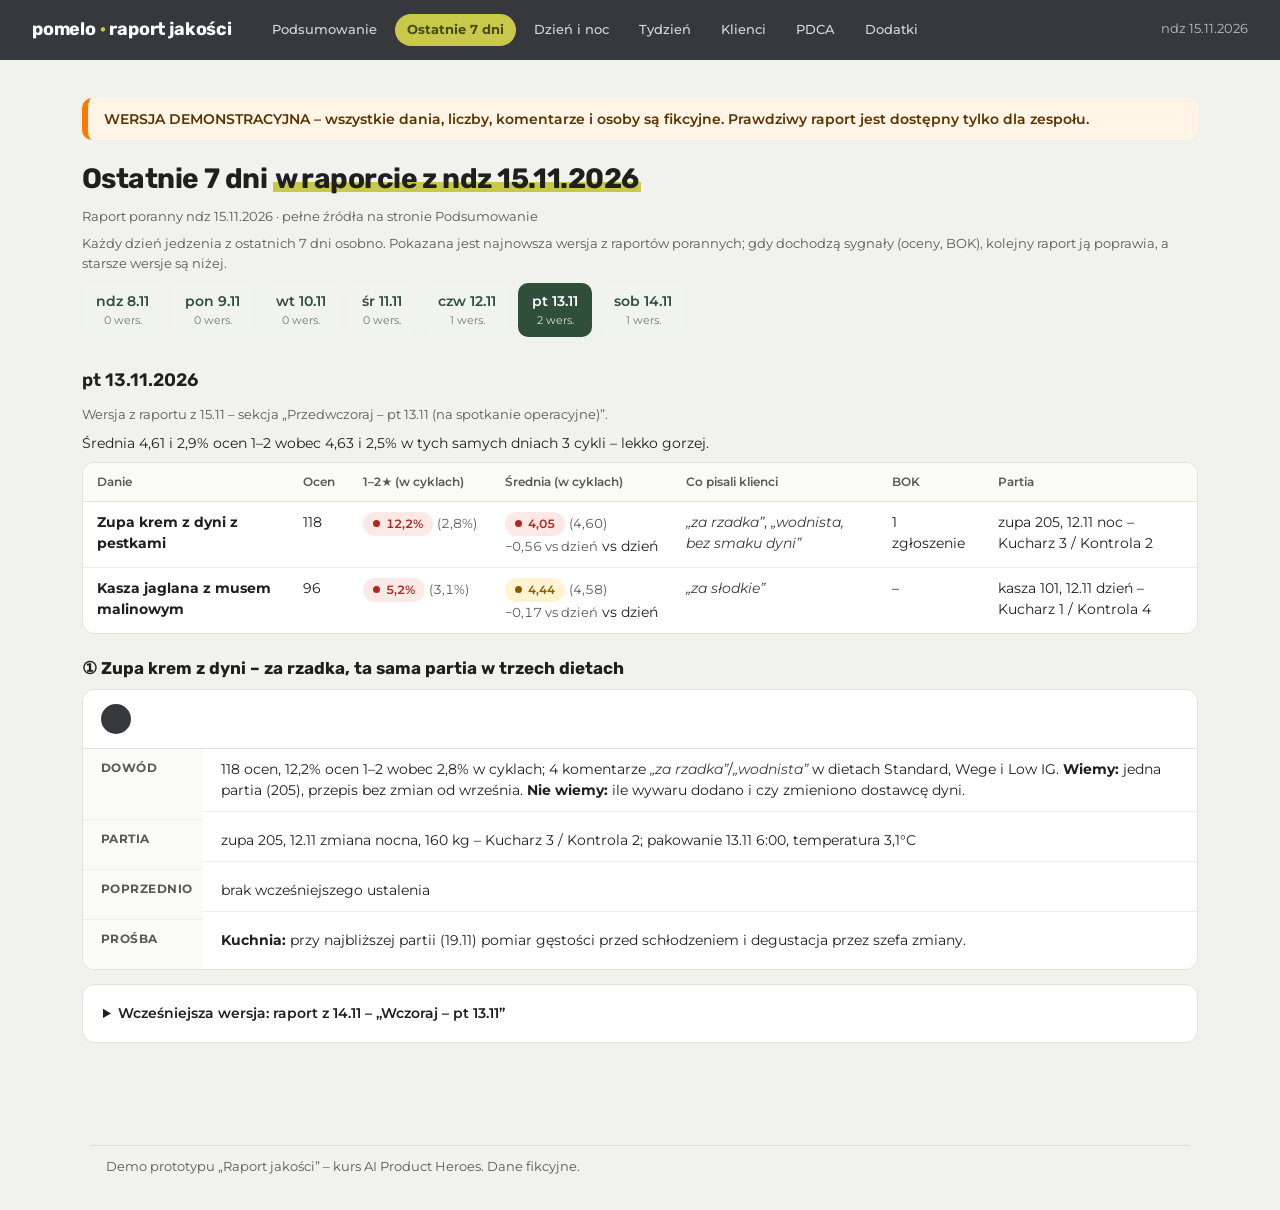
==== site/dni.html @ 237c8ed2 "Demo raportu jakości z fikcyjnymi danymi (Netlify) Co-Authored-By: Claude Opus 5.5 <noreply@anthropi" ====
<!doctype html>
<html lang="pl"><head><meta name="robots" content="noindex"><meta charset="utf-8"><meta name="viewport" content="width=device-width,initial-scale=1">
<title>Ostatnie 7 dni – raport 15.11</title>
<link href="https://fonts.googleapis.com/css2?family=Montserrat:wght@400;500;600;700&family=Rubik:wght@500;600;700&display=swap" rel="stylesheet">
<link rel="stylesheet" href="pomelo-raport.css"><script src="pomelo-raport.js" defer></script>
<style>.strona p{margin:8px 0} .pod-h{font-family:Rubik;font-size:17px;margin:22px 0 8px} .tab td{vertical-align:top} .problem dd{margin-bottom:8px}</style>
</head><body>
<div class="pasek"><div class="logo">pomelo <span>·</span> raport jakości</div><nav><a href="index.html">Podsumowanie</a><a class="on" href="dni.html">Ostatnie 7 dni</a><a href="dzien-noc.html">Dzień i noc</a><a href="tydzien.html">Tydzień</a><a href="klienci.html">Klienci</a><a href="pdca.html">PDCA</a><a href="dodatki.html">Dodatki</a></nav><div class="data">ndz 15.11.2026</div></div>
<main class="strona"><div role="note" style="margin:12px 0 18px;padding:12px 16px;border-radius:10px;background:#FFF4E5;border-left:6px solid #FF7800;font:600 14px Montserrat,sans-serif;color:#5A3200">WERSJA DEMONSTRACYJNA – wszystkie dania, liczby, komentarze i osoby są fikcyjne. Prawdziwy raport jest dostępny tylko dla zespołu.</div>
<h1>Ostatnie 7 dni <span class="podkr">w raporcie z ndz 15.11.2026</span></h1>
<p class="zrodla">Raport poranny ndz 15.11.2026 · pełne źródła na stronie Podsumowanie</p>
<style>.dni-nav{display:flex;gap:8px;flex-wrap:wrap;margin:10px 0 18px}.dzien-tab{display:flex;flex-direction:column;align-items:center;padding:8px 14px;border-radius:10px;background:#f1f3ee;color:#2F4F3A;text-decoration:none;font-weight:600}.dzien-tab small{font-weight:400;font-size:11px;color:#777}.dzien-tab.on{background:#2F4F3A;color:#fff}.dzien-tab.on small{color:#ddd}details.karta{margin:14px 0}details summary{cursor:pointer;font-weight:600}</style><p class="pod">Każdy dzień jedzenia z ostatnich 7 dni osobno. Pokazana jest najnowsza wersja z raportów porannych; gdy dochodzą sygnały (oceny, BOK), kolejny raport ją poprawia, a starsze wersje są niżej.</p><nav class="dni-nav"><a class="dzien-tab" href="dzien-2026-11-08.html">ndz 8.11<small>0 wers.</small></a><a class="dzien-tab" href="dzien-2026-11-09.html">pon 9.11<small>0 wers.</small></a><a class="dzien-tab" href="dzien-2026-11-10.html">wt 10.11<small>0 wers.</small></a><a class="dzien-tab" href="dzien-2026-11-11.html">śr 11.11<small>0 wers.</small></a><a class="dzien-tab" href="dzien-2026-11-12.html">czw 12.11<small>1 wers.</small></a><a class="dzien-tab on" href="dzien-2026-11-13.html">pt 13.11<small>2 wers.</small></a><a class="dzien-tab" href="dzien-2026-11-14.html">sob 14.11<small>1 wers.</small></a></nav><section class="dzien" id="d-2026-11-13" style="display:block"><h2>pt 13.11.2026</h2><p class="zrodla">Wersja z raportu z 15.11 – sekcja „Przedwczoraj – pt 13.11 (na spotkanie operacyjne)”.</p><p>Średnia 4,61 i 2,9% ocen 1–2 wobec 4,63 i 2,5% w tych samych dniach 3 cykli – lekko gorzej.</p>
<table class="tab"><tr><th>Danie</th><th>Ocen</th><th>1–2★ (w cyklach)</th><th>Średnia (w cyklach)</th><th>Co pisali klienci</th><th>BOK</th><th>Partia</th></tr><tr><td><b>Zupa krem z dyni z pestkami</b></td><td>118</td><td class="num"><span class="st zle">12,2%</span> <span class="cel">(2,8%)</span></td><td class="num"><span class="st zle">4,05</span> <span class="cel">(4,60)</span><br><span class="cel">−0,56 vs dzień</span>  vs dzień</td><td><span class="cytat">„za rzadka”</span>, <span class="cytat">„wodnista, bez smaku dyni”</span></td><td>1 zgłoszenie</td><td>zupa 205, 12.11 noc – Kucharz 3 / Kontrola 2</td></tr><tr><td><b>Kasza jaglana z musem malinowym</b></td><td>96</td><td class="num"><span class="st zle">5,2%</span> <span class="cel">(3,1%)</span></td><td class="num"><span class="st uwaga">4,44</span> <span class="cel">(4,58)</span><br><span class="cel">−0,17 vs dzień</span>  vs dzień</td><td><span class="cytat">„za słodkie”</span></td><td>–</td><td>kasza 101, 12.11 dzień – Kucharz 1 / Kontrola 4</td></tr></table>
<h3 class="pod-h">① Zupa krem z dyni – za rzadka, ta sama partia w trzech dietach</h3>
<article class="problem"><header><span class="nr"></span><h3></h3></header><dl><dt>Dowód</dt><dd>118 ocen, 12,2% ocen 1–2 wobec 2,8% w cyklach; 4 komentarze <span class="cytat">„za rzadka”</span>/<span class="cytat">„wodnista”</span> w dietach Standard, Wege i Low IG. <b>Wiemy:</b> jedna partia (205), przepis bez zmian od września. <b>Nie wiemy:</b> ile wywaru dodano i czy zmieniono dostawcę dyni.</dd><dt>Partia</dt><dd>zupa 205, 12.11 zmiana nocna, 160 kg – Kucharz 3 / Kontrola 2; pakowanie 13.11 6:00, temperatura 3,1°C</dd><dt>Poprzednio</dt><dd>brak wcześniejszego ustalenia</dd><dt>Prośba</dt><dd><b>Kuchnia:</b> przy najbliższej partii (19.11) pomiar gęstości przed schłodzeniem i degustacja przez szefa zmiany.</dd></dl></article><details class="karta"><summary>Wcześniejsza wersja: raport z 14.11 – „Wczoraj – pt 13.11”</summary><table class="tab"><tr><th>Danie</th><th>Ocen</th><th>1–2★ (w cyklach)</th><th>Średnia (w cyklach)</th><th>Co pisali klienci</th><th>BOK</th><th>Partia</th></tr><tr><td><b>Zupa krem z dyni z pestkami</b></td><td>41</td><td class="num"><span class="st zle">12,2%</span> <span class="cel">(2,8%)</span></td><td class="num"><span class="st zle">4,05</span> <span class="cel">(4,60)</span><br><span class="cel">−0,56 vs dzień</span>  vs dzień</td><td><span class="cytat">„za rzadka”</span>, <span class="cytat">„wodnista”</span></td><td>1 zgłoszenie</td><td>zupa 205, 11.11 – Kucharz 3 / Kontrola 2</td></tr></table></details></section>
</main><footer style="max-width:1100px;margin:32px auto 24px;padding:12px 16px;border-top:1px solid #ddd;font:13px Montserrat,sans-serif;color:#595959">Demo prototypu „Raport jakości” – kurs AI Product Heroes. Dane fikcyjne.</footer></body></html>
---- site/pomelo-raport.css ----
/* Pomelo – raport poranny (dashboard). Zasady: skill 7-Skills/pomelo-raport-ui/SKILL.md */
:root{
  --tlo:#F1F1ED;          /* ciepłe złamane białe – tło strony (pomelo.com.pl) */
  --karta:#FFFFFF;
  --tekst:#1F1F1F; --tekst-2:#595959; --linia:#E2E2DA;
  --grafit:#37383C;       /* nagłówek strony, ciemne elementy */
  --akcent:#C8C84A;       /* limonkowo-oliwkowy akcent Pomelo – podkreślenia, aktywne zakładki, NIE status */
  --akcent-ciemny:#4A4A17;/* tekst/obwódka na akcencie, fokus */
  --akcent-jasny:#F3F3D6;
  /* statusy – zawsze kolor + słowo */
  --zle:#B3261E;  --zle-tlo:#FBE9E7;
  --uwaga:#8A5A00; --uwaga-tlo:#FFF3D1;
  --dobrze:#2E6B34; --dobrze-tlo:#E5F2E3;
  --szary:#6E6E68; --szary-tlo:#ECECE6;
  --r:12px; --r-maly:999px;
  --font-tekst:'Montserrat',system-ui,sans-serif; --font-naglowek:'Rubik','Montserrat',system-ui,sans-serif;
}
*{box-sizing:border-box}
body{margin:0;background:var(--tlo);color:var(--tekst);font-family:var(--font-tekst);font-size:14px;line-height:1.5}
a{color:var(--akcent-ciemny)}
:focus-visible{outline:3px solid var(--akcent-ciemny);outline-offset:2px}

/* pasek górny */
.pasek{background:var(--grafit);color:#fff;padding:14px 32px;display:flex;align-items:center;gap:28px}
.pasek .logo{font-family:var(--font-naglowek);font-weight:700;font-size:18px;letter-spacing:-.01em}
.pasek .logo span{color:var(--akcent)}
.pasek nav{display:flex;gap:6px;flex-wrap:wrap}
.pasek nav a{color:#D8D8D2;text-decoration:none;font-size:13px;font-weight:500;padding:6px 12px;border-radius:var(--r-maly)}
.pasek nav a.on{background:var(--akcent);color:var(--akcent-ciemny);font-weight:700}
.pasek .data{margin-left:auto;font-size:12.5px;color:#BDBDB6}

.strona{max-width:1180px;margin:0 auto;padding:26px 32px 56px}
h1{font-family:var(--font-naglowek);font-weight:700;font-size:28px;letter-spacing:-.02em;margin:0 0 4px}
h1 .podkr{background:linear-gradient(transparent 62%,var(--akcent) 62%,var(--akcent) 90%,transparent 90%);padding:0 2px}
.zrodla{color:var(--tekst-2);font-size:12.5px;margin:0 0 22px}
h2{font-family:var(--font-naglowek);font-weight:600;font-size:18px;margin:30px 0 12px;display:flex;align-items:center;gap:10px}
h2 .nr{display:inline-grid;place-items:center;width:26px;height:26px;border-radius:8px;background:var(--akcent);color:var(--akcent-ciemny);font-size:13px;font-weight:700}
h2 small{font-family:var(--font-tekst);font-weight:500;font-size:12.5px;color:var(--tekst-2)}

/* karta i kafelki */
.karta{background:var(--karta);border:1px solid var(--linia);border-radius:var(--r);padding:18px 20px}
.kafelki{display:grid;grid-template-columns:repeat(3,1fr);gap:14px}
.kafel{background:var(--karta);border:1px solid var(--linia);border-radius:var(--r);padding:16px 18px;border-top:4px solid var(--szary)}
.kafel.zle{border-top-color:var(--zle)} .kafel.dobrze{border-top-color:var(--dobrze)} .kafel.uwaga{border-top-color:#C99A2E}
.kafel .co{font-size:12px;color:var(--tekst-2);font-weight:600;text-transform:uppercase;letter-spacing:.04em}
.kafel .liczba{font-family:var(--font-naglowek);font-size:34px;font-weight:600;letter-spacing:-.02em;margin:6px 0 2px}
.kafel .por{font-size:12.5px;color:var(--tekst-2);margin-bottom:10px}

/* znaczek statusu: kolor + słowo/kropka */
.st{display:inline-flex;align-items:center;gap:6px;font-size:12px;font-weight:600;padding:3px 10px;border-radius:var(--r-maly);white-space:nowrap}
.st::before{content:"";width:7px;height:7px;border-radius:50%;background:currentColor}
.st.zle{background:var(--zle-tlo);color:var(--zle)} .st.uwaga{background:var(--uwaga-tlo);color:var(--uwaga)}
.st.dobrze{background:var(--dobrze-tlo);color:var(--dobrze)} .st.szary{background:var(--szary-tlo);color:var(--szary)}
.st.bez::before{display:none}

/* podsumowanie */
.podsum{display:grid;gap:10px}
.podsum p{margin:0} .podsum b{font-weight:700}
.alarm{background:var(--zle-tlo);border:1px solid #F2C4BF;border-left:5px solid var(--zle);border-radius:var(--r);padding:12px 16px}
.alarm .tag{font-size:11.5px;font-weight:700;color:var(--zle);text-transform:uppercase;letter-spacing:.06em}

/* tabele */
table.tab{width:100%;border-collapse:separate;border-spacing:0;background:var(--karta);border:1px solid var(--linia);border-radius:var(--r);overflow:hidden}
.tab th{text-align:left;font-size:12px;font-weight:600;color:var(--tekst-2);padding:10px 14px;border-bottom:1px solid var(--linia);background:#FAFAF7}
.tab td{padding:10px 14px;border-bottom:1px solid #EFEFE9;vertical-align:top}
.tab tr:last-child td{border-bottom:0}
.tab td.num{font-variant-numeric:tabular-nums;white-space:nowrap}
.tab .cel{color:var(--tekst-2);font-size:12.5px;white-space:nowrap}
.pod{font-size:13px;color:var(--tekst-2);margin:10px 2px 0}

/* karta problemu */
.problem{background:var(--karta);border:1px solid var(--linia);border-radius:var(--r);overflow:hidden;margin-bottom:14px}
.problem header{display:flex;align-items:center;gap:12px;padding:14px 18px;border-bottom:1px solid var(--linia)}
.problem header .nr{font-family:var(--font-naglowek);font-weight:700;font-size:15px;width:30px;height:30px;border-radius:50%;display:grid;place-items:center;background:var(--grafit);color:#fff}
.problem header h3{margin:0;font-family:var(--font-naglowek);font-size:16px;font-weight:600}
.problem header .st{margin-left:auto}
.problem dl{display:grid;grid-template-columns:120px 1fr;margin:0}
.problem dt{padding:10px 18px;font-size:12px;font-weight:700;color:var(--tekst-2);text-transform:uppercase;letter-spacing:.04em;border-bottom:1px solid #EFEFE9;background:#FAFAF7}
.problem dd{margin:0;padding:10px 18px;border-bottom:1px solid #EFEFE9}
.problem dd:last-of-type,.problem dt:last-of-type{border-bottom:0}
.wiemy{display:grid;grid-template-columns:1fr 1fr;gap:10px;margin-top:8px}
.wiemy div{border-radius:8px;padding:8px 12px;font-size:13px}
.wiemy .tak{background:var(--dobrze-tlo)} .wiemy .nie{background:var(--uwaga-tlo)}
.wiemy b{display:block;font-size:11.5px;text-transform:uppercase;letter-spacing:.05em;margin-bottom:2px}
.cytat{font-style:italic;color:#3d3d3a}
.osoba{font-weight:600;background:var(--akcent-jasny);padding:1px 6px;border-radius:5px;white-space:nowrap}

@media (max-width:820px){
  .pasek{flex-wrap:wrap;padding:12px 16px;gap:10px} .pasek .data{margin-left:0}
  .strona{padding:18px 16px 40px} .kafelki{grid-template-columns:1fr}
  .problem dl{grid-template-columns:1fr} .wiemy{grid-template-columns:1fr}
  table.tab{display:block;overflow-x:auto}
}

/* ---------- efekty (wersja 2) – subtelne, max ~0,8 s, wyłączone przy prefers-reduced-motion ---------- */
.fx .wejdz{opacity:0;transform:translateY(10px);transition:opacity .5s ease,transform .5s ease}
.fx .wejdz.widac{opacity:1;transform:none}
h1 .podkr{background:none;background-image:linear-gradient(transparent 62%,var(--akcent) 62%,var(--akcent) 90%,transparent 90%);background-repeat:no-repeat;background-size:100% 100%;transition:background-size .8s cubic-bezier(.2,.7,.2,1) .3s}
.fx body:not(.gotowe) h1 .podkr{background-size:0% 100%}
.alarm .tag::before{content:"";display:inline-block;width:8px;height:8px;border-radius:50%;background:var(--zle);margin-right:8px;vertical-align:1px;animation:puls 1.8s ease-out infinite}
@keyframes puls{0%{box-shadow:0 0 0 0 rgba(179,38,30,.55)}70%{box-shadow:0 0 0 9px rgba(179,38,30,0)}100%{box-shadow:0 0 0 0 rgba(179,38,30,0)}}
.kafel,.problem{transition:transform .2s ease,box-shadow .2s ease}
.kafel:hover,.problem:hover{transform:translateY(-2px);box-shadow:0 6px 18px rgba(55,56,60,.10)}
.kafel .pasek-celu{height:6px;border-radius:99px;background:var(--szary-tlo);margin:2px 0 12px;position:relative;overflow:hidden}
.kafel .pasek-celu i{position:absolute;inset:0 auto 0 0;width:0;border-radius:99px;background:currentColor;transition:width 1s cubic-bezier(.2,.7,.2,1) .2s}
.kafel .pasek-celu b{position:absolute;top:-3px;bottom:-3px;width:2px;background:var(--grafit)}
.kafel.zle .pasek-celu{color:var(--zle)} .kafel.dobrze .pasek-celu{color:var(--dobrze)} .kafel.uwaga .pasek-celu{color:#C99A2E}
.tab tr{transition:background .15s} .tab tr:hover td{background:#FBFBF4}
.fx .tab .st{opacity:0;transform:scale(.85);transition:opacity .35s ease,transform .35s ease}
.fx .tab.widac .st{opacity:1;transform:none}
@media (prefers-reduced-motion:reduce){
  .fx .wejdz,.fx .tab .st{opacity:1!important;transform:none!important;transition:none!important}
  h1 .podkr{background-size:100% 100%!important;transition:none!important}
  .alarm .tag::before{animation:none} .kafel .pasek-celu i{transition:none}
  .kafel:hover,.problem:hover{transform:none}
}
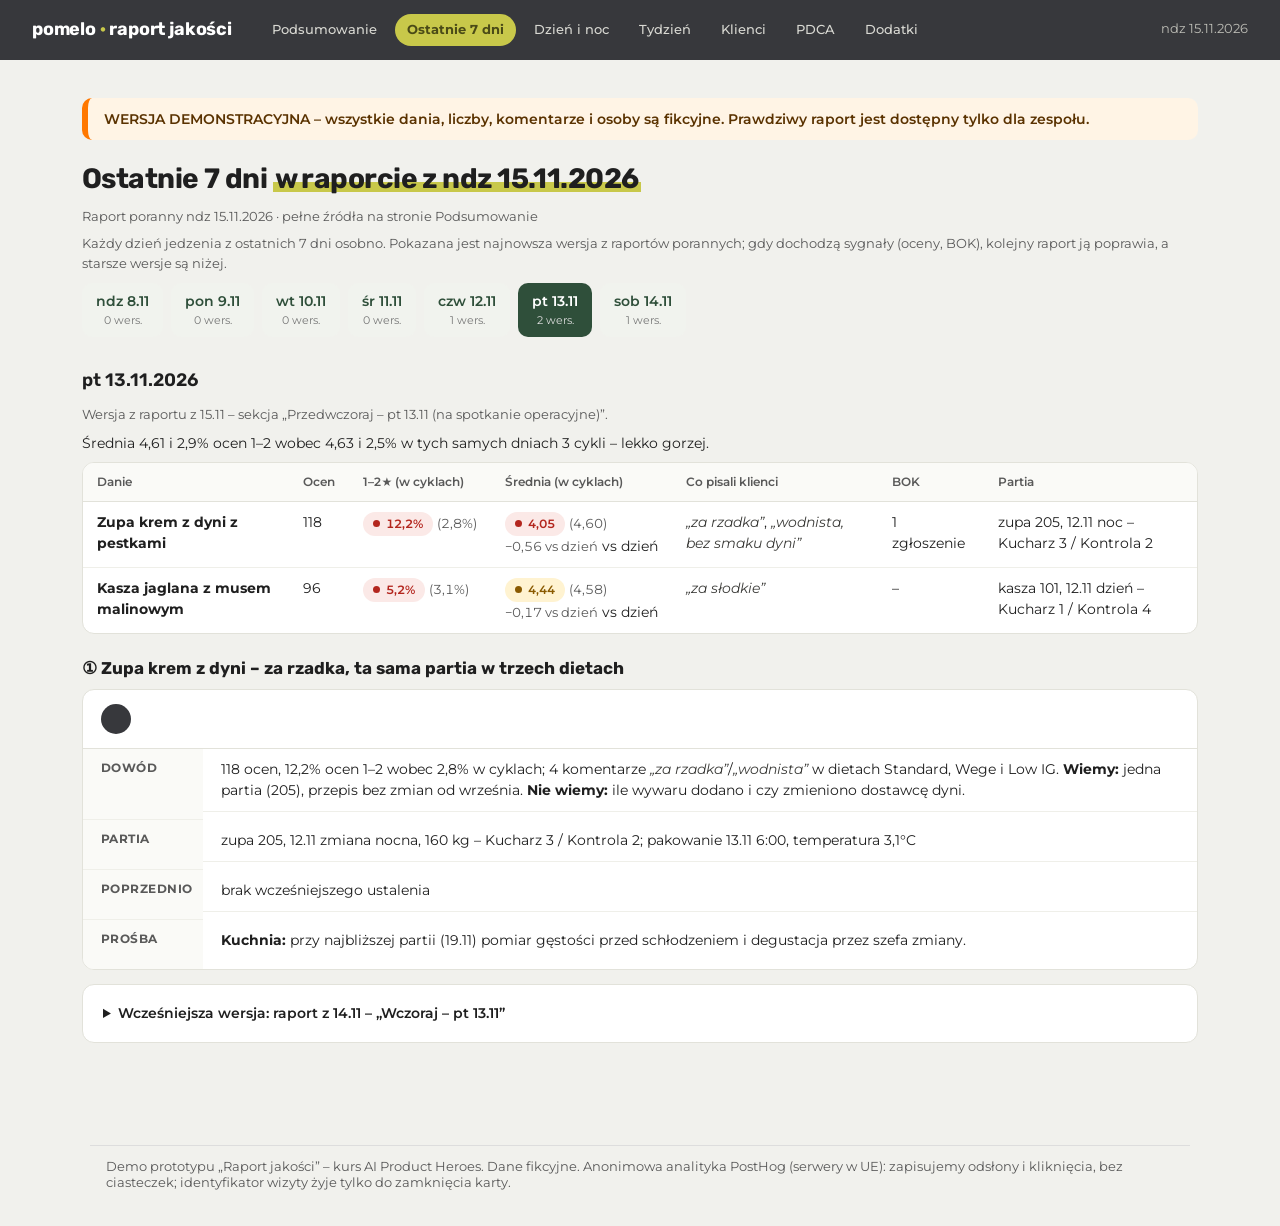
==== commit c8d6c8b7: "PostHog: identyfikator wizyty w pamięci karty, zakładki w jednej sesji Co-Authored-By: Claude Opus 5" ====
--- a/site/dni.html
+++ b/site/dni.html
@@ -4,7 +4,7 @@
 <link href="https://fonts.googleapis.com/css2?family=Montserrat:wght@400;500;600;700&family=Rubik:wght@500;600;700&display=swap" rel="stylesheet">
 <link rel="stylesheet" href="pomelo-raport.css"><script src="pomelo-raport.js" defer></script>
 <style>.strona p{margin:8px 0} .pod-h{font-family:Rubik;font-size:17px;margin:22px 0 8px} .tab td{vertical-align:top} .problem dd{margin-bottom:8px}</style>
-</head><body>
+<script>!function(t,e){var o,n,p,r;e.__SV||(window.posthog=e,e._i=[],e.init=function(i,s,a){function g(t,e){var o=e.split(".");2==o.length&&(t=t[o[0]],e=o[1]),t[e]=function(){t.push([e].concat(Array.prototype.slice.call(arguments,0)))}}(p=t.createElement("script")).type="text/javascript",p.crossOrigin="anonymous",p.async=!0,p.src=s.api_host.replace(".i.posthog.com","-assets.i.posthog.com")+"/static/array.js",(r=t.getElementsByTagName("script")[0]).parentNode.insertBefore(p,r);var u=e;for(void 0!==a?u=e[a]=[]:a="posthog",u.people=u.people||[],u.toString=function(t){var e="posthog";return"posthog"!==a&&(e+="."+a),t||(e+=" (stub)"),e},u.people.toString=function(){return u.toString(1)+" (stub)"},o="init capture register register_once register_for_session unregister unregister_for_session getFeatureFlag getFeatureFlagPayload isFeatureEnabled reloadFeatureFlags identify setPersonProperties group resetGroups reset get_distinct_id getGroups get_session_id get_session_replay_url alias set_config startSessionRecording stopSessionRecording sessionRecordingStarted captureException get_property getSessionProperty opt_in_capturing opt_out_capturing has_opted_in_capturing has_opted_out_capturing debug".split(" "),n=0;n<o.length;n++)g(u,o[n]);e._i.push([i,s,a])},e.__SV=1)}(document,window.posthog||[]);posthog.init("phc_wmrHG9J47kjTDjDD95hW8KZ4fDsWvXXqtJEXHdP3PWM6",{api_host:"https://eu.i.posthog.com",autocapture:true,capture_pageview:true,persistence:"sessionStorage",person_profiles:"identified_only",disable_session_recording:true,request_batching:false,mask_all_element_attributes:false,session_recording:{maskAllInputs:true}});</script></head><body>
 <div class="pasek"><div class="logo">pomelo <span>·</span> raport jakości</div><nav><a href="index.html">Podsumowanie</a><a class="on" href="dni.html">Ostatnie 7 dni</a><a href="dzien-noc.html">Dzień i noc</a><a href="tydzien.html">Tydzień</a><a href="klienci.html">Klienci</a><a href="pdca.html">PDCA</a><a href="dodatki.html">Dodatki</a></nav><div class="data">ndz 15.11.2026</div></div>
 <main class="strona"><div role="note" style="margin:12px 0 18px;padding:12px 16px;border-radius:10px;background:#FFF4E5;border-left:6px solid #FF7800;font:600 14px Montserrat,sans-serif;color:#5A3200">WERSJA DEMONSTRACYJNA – wszystkie dania, liczby, komentarze i osoby są fikcyjne. Prawdziwy raport jest dostępny tylko dla zespołu.</div>
 <h1>Ostatnie 7 dni <span class="podkr">w raporcie z ndz 15.11.2026</span></h1>
@@ -13,4 +13,4 @@
 <table class="tab"><tr><th>Danie</th><th>Ocen</th><th>1–2★ (w cyklach)</th><th>Średnia (w cyklach)</th><th>Co pisali klienci</th><th>BOK</th><th>Partia</th></tr><tr><td><b>Zupa krem z dyni z pestkami</b></td><td>118</td><td class="num"><span class="st zle">12,2%</span> <span class="cel">(2,8%)</span></td><td class="num"><span class="st zle">4,05</span> <span class="cel">(4,60)</span><br><span class="cel">−0,56 vs dzień</span>  vs dzień</td><td><span class="cytat">„za rzadka”</span>, <span class="cytat">„wodnista, bez smaku dyni”</span></td><td>1 zgłoszenie</td><td>zupa 205, 12.11 noc – Kucharz 3 / Kontrola 2</td></tr><tr><td><b>Kasza jaglana z musem malinowym</b></td><td>96</td><td class="num"><span class="st zle">5,2%</span> <span class="cel">(3,1%)</span></td><td class="num"><span class="st uwaga">4,44</span> <span class="cel">(4,58)</span><br><span class="cel">−0,17 vs dzień</span>  vs dzień</td><td><span class="cytat">„za słodkie”</span></td><td>–</td><td>kasza 101, 12.11 dzień – Kucharz 1 / Kontrola 4</td></tr></table>
 <h3 class="pod-h">① Zupa krem z dyni – za rzadka, ta sama partia w trzech dietach</h3>
 <article class="problem"><header><span class="nr"></span><h3></h3></header><dl><dt>Dowód</dt><dd>118 ocen, 12,2% ocen 1–2 wobec 2,8% w cyklach; 4 komentarze <span class="cytat">„za rzadka”</span>/<span class="cytat">„wodnista”</span> w dietach Standard, Wege i Low IG. <b>Wiemy:</b> jedna partia (205), przepis bez zmian od września. <b>Nie wiemy:</b> ile wywaru dodano i czy zmieniono dostawcę dyni.</dd><dt>Partia</dt><dd>zupa 205, 12.11 zmiana nocna, 160 kg – Kucharz 3 / Kontrola 2; pakowanie 13.11 6:00, temperatura 3,1°C</dd><dt>Poprzednio</dt><dd>brak wcześniejszego ustalenia</dd><dt>Prośba</dt><dd><b>Kuchnia:</b> przy najbliższej partii (19.11) pomiar gęstości przed schłodzeniem i degustacja przez szefa zmiany.</dd></dl></article><details class="karta"><summary>Wcześniejsza wersja: raport z 14.11 – „Wczoraj – pt 13.11”</summary><table class="tab"><tr><th>Danie</th><th>Ocen</th><th>1–2★ (w cyklach)</th><th>Średnia (w cyklach)</th><th>Co pisali klienci</th><th>BOK</th><th>Partia</th></tr><tr><td><b>Zupa krem z dyni z pestkami</b></td><td>41</td><td class="num"><span class="st zle">12,2%</span> <span class="cel">(2,8%)</span></td><td class="num"><span class="st zle">4,05</span> <span class="cel">(4,60)</span><br><span class="cel">−0,56 vs dzień</span>  vs dzień</td><td><span class="cytat">„za rzadka”</span>, <span class="cytat">„wodnista”</span></td><td>1 zgłoszenie</td><td>zupa 205, 11.11 – Kucharz 3 / Kontrola 2</td></tr></table></details></section>
-</main><footer style="max-width:1100px;margin:32px auto 24px;padding:12px 16px;border-top:1px solid #ddd;font:13px Montserrat,sans-serif;color:#595959">Demo prototypu „Raport jakości” – kurs AI Product Heroes. Dane fikcyjne.</footer></body></html>
+</main><footer style="max-width:1100px;margin:32px auto 24px;padding:12px 16px;border-top:1px solid #ddd;font:13px Montserrat,sans-serif;color:#595959">Demo prototypu „Raport jakości” – kurs AI Product Heroes. Dane fikcyjne. Anonimowa analityka PostHog (serwery w UE): zapisujemy odsłony i kliknięcia, bez ciasteczek; identyfikator wizyty żyje tylko do zamknięcia karty.</footer></body></html>
